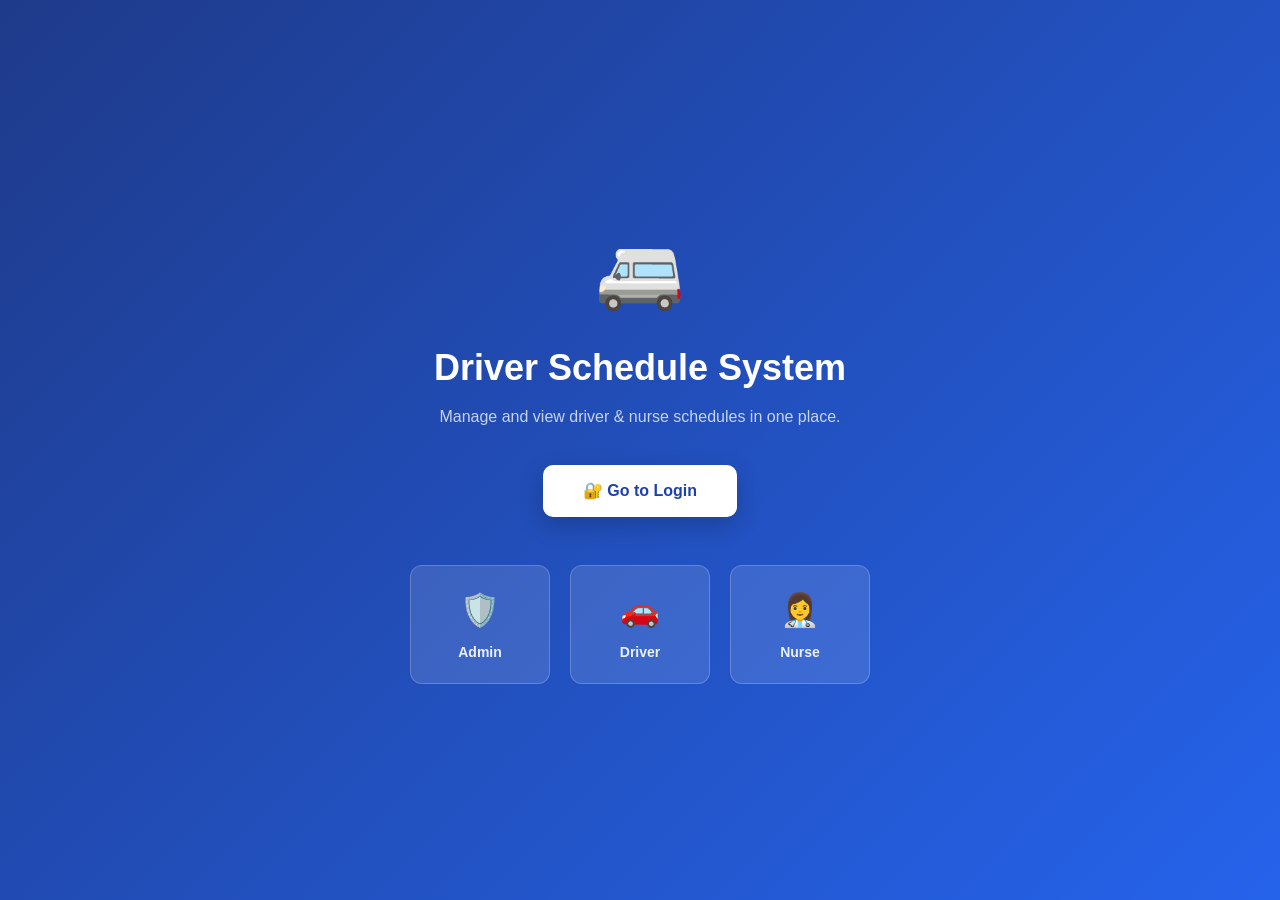
==== index.html @ 3a89fd6f "Initial build: PHP + HTML/CSS/JS driver schedule system - Role-based login for admin, driver, and nu" ====
<!DOCTYPE html>
<html lang="en">
<head>
  <meta charset="UTF-8" />
  <meta name="viewport" content="width=device-width, initial-scale=1.0" />
  <title>Driver Schedule System</title>
  <link rel="stylesheet" href="css/style.css" />
  <style>
    .hero {
      min-height: 100vh;
      display: flex;
      flex-direction: column;
      align-items: center;
      justify-content: center;
      background: linear-gradient(135deg, #1e3a8a 0%, #2563eb 100%);
      text-align: center;
      padding: 24px;
    }
    .hero-icon { font-size: 72px; margin-bottom: 16px; }
    .hero h1 {
      font-size: 36px;
      font-weight: 800;
      color: #fff;
      margin-bottom: 10px;
    }
    .hero p {
      font-size: 16px;
      color: rgba(255,255,255,.75);
      margin-bottom: 36px;
      max-width: 420px;
    }
    .hero-btn {
      display: inline-block;
      background: #fff;
      color: #1e40af;
      font-size: 16px;
      font-weight: 700;
      padding: 14px 40px;
      border-radius: 10px;
      text-decoration: none;
      box-shadow: 0 8px 24px rgba(0,0,0,.2);
      transition: transform .15s, box-shadow .15s;
    }
    .hero-btn:hover {
      transform: translateY(-2px);
      box-shadow: 0 12px 32px rgba(0,0,0,.25);
    }
    .roles {
      display: flex;
      gap: 20px;
      margin-top: 48px;
      flex-wrap: wrap;
      justify-content: center;
    }
    .role-card {
      background: rgba(255,255,255,.12);
      border: 1px solid rgba(255,255,255,.2);
      border-radius: 12px;
      padding: 20px 28px;
      color: #fff;
      min-width: 140px;
    }
    .role-card .rc-icon { font-size: 32px; margin-bottom: 8px; }
    .role-card .rc-label { font-size: 14px; font-weight: 600; opacity: .9; }
  </style>
</head>
<body>
  <div class="hero">
    <div class="hero-icon">🚐</div>
    <h1>Driver Schedule System</h1>
    <p>Manage and view driver &amp; nurse schedules in one place.</p>

    <a href="login.html" class="hero-btn">🔐 Go to Login</a>

    <div class="roles">
      <div class="role-card">
        <div class="rc-icon">🛡️</div>
        <div class="rc-label">Admin</div>
      </div>
      <div class="role-card">
        <div class="rc-icon">🚗</div>
        <div class="rc-label">Driver</div>
      </div>
      <div class="role-card">
        <div class="rc-icon">👩‍⚕️</div>
        <div class="rc-label">Nurse</div>
      </div>
    </div>
  </div>
</body>
</html>
---- css/style.css ----
/* ── Reset ── */
*, *::before, *::after { box-sizing: border-box; margin: 0; padding: 0; }

body {
  font-family: -apple-system, BlinkMacSystemFont, 'Segoe UI', Roboto, Arial, sans-serif;
  background: #f0f4f8;
  color: #1e293b;
  font-size: 14px;
  line-height: 1.5;
}

/* ── Nav ── */
.app-nav {
  background: #1e40af;
  color: #fff;
  display: flex;
  align-items: center;
  justify-content: space-between;
  padding: 0 24px;
  height: 56px;
  box-shadow: 0 2px 8px rgba(0,0,0,.25);
  position: sticky;
  top: 0;
  z-index: 50;
}
.app-nav .brand { font-size: 18px; font-weight: 700; display: flex; align-items: center; gap: 8px; }
.app-nav .nav-right { display: flex; align-items: center; gap: 12px; }
.app-nav .user-name { font-size: 13px; opacity: .85; }
.role-badge {
  background: rgba(255,255,255,.18);
  padding: 3px 10px;
  border-radius: 99px;
  font-size: 12px;
  font-weight: 600;
  text-transform: capitalize;
}

/* ── Layout ── */
.main-content { max-width: 1180px; margin: 28px auto; padding: 0 20px; }

/* ── Stats row ── */
.stats-row { display: grid; grid-template-columns: repeat(auto-fill, minmax(150px,1fr)); gap: 14px; margin-bottom: 24px; }
.stat-card { background: #fff; border-radius: 12px; padding: 18px 20px; box-shadow: 0 1px 4px rgba(0,0,0,.07); text-align: center; }
.stat-num   { font-size: 30px; font-weight: 800; color: #1e40af; }
.stat-label { font-size: 11px; font-weight: 600; text-transform: uppercase; letter-spacing: .5px; color: #64748b; margin-top: 2px; }

/* ── Tabs ── */
.tabs { display: flex; gap: 4px; border-bottom: 2px solid #e2e8f0; margin-bottom: 20px; }
.tab-btn {
  background: none; border: none; cursor: pointer;
  padding: 10px 20px; font-size: 14px; font-weight: 500; color: #64748b;
  border-bottom: 2px solid transparent; margin-bottom: -2px;
  transition: color .15s, border-color .15s;
}
.tab-btn:hover { color: #1e40af; }
.tab-btn.active { color: #1e40af; border-bottom-color: #1e40af; }

/* ── Card ── */
.card { background: #fff; border-radius: 12px; box-shadow: 0 1px 4px rgba(0,0,0,.07); padding: 24px; margin-bottom: 20px; }
.card-header { display: flex; align-items: center; justify-content: space-between; margin-bottom: 18px; }
.card-header h2 { font-size: 17px; font-weight: 700; }

/* ── Table ── */
.table-wrap { overflow-x: auto; }
table { width: 100%; border-collapse: collapse; }
th { text-align: left; padding: 10px 12px; font-size: 11px; font-weight: 700; text-transform: uppercase; letter-spacing: .5px; color: #64748b; border-bottom: 2px solid #e2e8f0; white-space: nowrap; }
td { padding: 12px; border-bottom: 1px solid #f1f5f9; font-size: 13px; vertical-align: middle; }
tr:last-child td { border-bottom: none; }
tr:hover td { background: #f8fafc; }
.td-sub { font-size: 11px; color: #94a3b8; margin-top: 2px; }

/* ── Badges ── */
.badge { display: inline-block; padding: 2px 10px; border-radius: 99px; font-size: 12px; font-weight: 600; }
.badge-driver { background: #dbeafe; color: #1d4ed8; }
.badge-nurse  { background: #fce7f3; color: #be185d; }
.badge-admin  { background: #fef3c7; color: #92400e; }
.badge-unassigned { background: #f1f5f9; color: #94a3b8; }

/* ── Buttons ── */
.btn {
  display: inline-flex; align-items: center; gap: 6px;
  padding: 8px 16px; border-radius: 8px; border: none;
  cursor: pointer; font-size: 13px; font-weight: 600;
  transition: opacity .15s, transform .1s; text-decoration: none;
}
.btn:hover { opacity: .86; }
.btn:active { transform: scale(.97); }
.btn-primary { background: #1e40af; color: #fff; }
.btn-danger  { background: #dc2626; color: #fff; }
.btn-ghost   { background: #f1f5f9; color: #475569; }
.btn-sm { padding: 5px 10px; font-size: 12px; }
.btn-actions { display: flex; gap: 6px; }

/* ── Login ── */
.login-page {
  min-height: 100vh;
  display: flex; align-items: center; justify-content: center;
  background: linear-gradient(135deg, #1e3a8a 0%, #2563eb 100%);
}
.login-card { background: #fff; border-radius: 16px; box-shadow: 0 20px 60px rgba(0,0,0,.22); padding: 40px; width: 100%; max-width: 400px; }
.login-logo { text-align: center; margin-bottom: 28px; }
.login-logo .icon { font-size: 52px; }
.login-logo h1 { font-size: 22px; font-weight: 800; color: #1e293b; margin-top: 8px; }
.login-logo p { color: #64748b; font-size: 13px; margin-top: 4px; }
.login-hint { background: #eff6ff; border: 1px solid #bfdbfe; border-radius: 8px; padding: 10px 14px; margin-bottom: 20px; font-size: 12px; color: #1d4ed8; line-height: 1.6; }

/* ── Forms ── */
.form-group { margin-bottom: 16px; }
.form-group label { display: block; font-size: 13px; font-weight: 600; color: #374151; margin-bottom: 5px; }
.form-group input,
.form-group select,
.form-group textarea {
  width: 100%; padding: 10px 12px; border: 1.5px solid #e2e8f0;
  border-radius: 8px; font-size: 14px; color: #1e293b;
  background: #fff; transition: border-color .15s, box-shadow .15s; outline: none;
  font-family: inherit;
}
.form-group input:focus,
.form-group select:focus,
.form-group textarea:focus { border-color: #3b82f6; box-shadow: 0 0 0 3px rgba(59,130,246,.12); }
.form-group textarea { resize: vertical; min-height: 70px; }
.form-row { display: grid; grid-template-columns: 1fr 1fr; gap: 12px; }

/* ── Alert ── */
.alert-error { background: #fef2f2; border: 1px solid #fecaca; color: #dc2626; border-radius: 8px; padding: 10px 14px; margin-bottom: 14px; font-size: 13px; }

/* ── Modal ── */
.modal-overlay {
  position: fixed; inset: 0;
  background: rgba(0,0,0,.45);
  display: flex; align-items: center; justify-content: center;
  z-index: 200; padding: 16px;
}
.modal-overlay.hidden { display: none; }
.modal { background: #fff; border-radius: 14px; width: 100%; max-width: 520px; max-height: 90vh; overflow-y: auto; box-shadow: 0 24px 64px rgba(0,0,0,.22); padding: 28px; }
.modal h3 { font-size: 18px; font-weight: 700; margin-bottom: 20px; }
.modal-footer { display: flex; justify-content: flex-end; gap: 10px; margin-top: 22px; padding-top: 16px; border-top: 1px solid #f1f5f9; }

/* ── Empty state ── */
.empty-state { text-align: center; padding: 48px 20px; color: #94a3b8; }
.empty-state .icon { font-size: 44px; margin-bottom: 12px; }
.empty-state p { font-size: 15px; }

/* ── Schedule Cards (driver/nurse view) ── */
.schedule-grid { display: grid; grid-template-columns: repeat(auto-fill, minmax(300px,1fr)); gap: 16px; }
.sched-card {
  background: #fff; border-radius: 12px;
  box-shadow: 0 1px 4px rgba(0,0,0,.08);
  border-left: 4px solid #3b82f6;
  padding: 20px; transition: box-shadow .2s;
}
.sched-card:hover { box-shadow: 0 4px 16px rgba(0,0,0,.12); }
.sched-card.upcoming { border-left-color: #059669; }
.sched-card.past     { border-left-color: #94a3b8; opacity: .72; }
.sched-date  { font-size: 12px; font-weight: 700; color: #3b82f6; text-transform: uppercase; letter-spacing: .5px; }
.sched-card.upcoming .sched-date { color: #059669; }
.sched-time  { font-size: 22px; font-weight: 800; margin: 4px 0 12px; }
.sched-route { display: flex; flex-direction: column; gap: 6px; margin: 0 0 12px; font-size: 13px; color: #475569; }
.sched-route .loc { display: flex; align-items: flex-start; gap: 6px; }
.sched-contact { background: #f8fafc; border-radius: 8px; padding: 12px; }
.contact-label { font-size: 11px; font-weight: 700; color: #94a3b8; text-transform: uppercase; letter-spacing: .5px; margin-bottom: 4px; }
.contact-name  { font-weight: 700; font-size: 14px; }
.contact-phone { color: #2563eb; font-size: 13px; margin-top: 2px; }
.sched-notes   { font-size: 12px; color: #64748b; font-style: italic; margin-top: 10px; }

/* ── Profile strip ── */
.profile-strip { display: flex; align-items: center; gap: 16px; }
.profile-avatar { font-size: 48px; }
.profile-name   { font-size: 22px; font-weight: 800; }
.profile-meta   { color: #64748b; text-transform: capitalize; margin-top: 2px; }
.profile-phone  { color: #2563eb; font-size: 13px; margin-top: 3px; }

/* ── Section header ── */
.section-header { font-size: 15px; font-weight: 700; margin-bottom: 12px; display: flex; align-items: center; gap: 6px; }
.section-header.green { color: #059669; }
.section-header.gray  { color: #94a3b8; }

/* ── Calendar ── */
.cal-nav {
  display: flex; align-items: center; justify-content: space-between;
  margin-bottom: 18px;
}
.cal-month-label { font-size: 18px; font-weight: 700; }

.cal-grid {
  display: grid;
  grid-template-columns: repeat(7, 1fr);
  gap: 4px;
}
.cal-day-name {
  text-align: center; font-size: 11px; font-weight: 700;
  color: #94a3b8; text-transform: uppercase; padding: 6px 0;
}

.cal-day {
  display: flex; flex-direction: column;
  align-items: center; justify-content: center;
  min-height: 52px; border-radius: 10px;
  border: 2px solid transparent;
  cursor: pointer; font-size: 14px; font-weight: 500;
  transition: background .12s;
  gap: 3px;
}
.cal-day:hover { background: #f1f5f9; }
.cal-day.empty { cursor: default; pointer-events: none; }

/* Today ring */
.cal-day.today { border-color: #3b82f6; font-weight: 800; }

/* Has schedule */
.cal-day.has-sched.upcoming { background: #f0fdf4; }
.cal-day.has-sched.upcoming:hover { background: #dcfce7; }
.cal-day.has-sched.past     { background: #f8fafc; opacity: .75; }
.cal-day.has-sched.past:hover { background: #f1f5f9; opacity: 1; }

/* Selected */
.cal-day.selected { background: #dbeafe !important; border-color: #3b82f6; opacity: 1 !important; }

/* Dot indicator */
.cal-dot {
  width: 7px; height: 7px; border-radius: 50%; background: #059669;
  flex-shrink: 0;
}
.cal-dot.past { background: #94a3b8; }

/* Legend */
.cal-legend {
  display: flex; align-items: center; gap: 18px;
  margin-top: 16px; padding-top: 14px;
  border-top: 1px solid #f1f5f9;
  font-size: 12px; color: #64748b;
}
.legend-dot {
  display: inline-block; width: 10px; height: 10px;
  border-radius: 50%; margin-right: 5px; vertical-align: middle;
}
.legend-dot.upcoming { background: #059669; }
.legend-dot.past     { background: #94a3b8; }
.cal-today-key {
  display: inline-flex; align-items: center; gap: 6px;
  font-size: 12px; color: #64748b;
}
.cal-today-key::before {
  content: '';
  display: inline-block; width: 18px; height: 18px;
  border-radius: 6px; border: 2px solid #3b82f6;
  vertical-align: middle;
}

/* Detail area below calendar */
#cal-detail { margin-top: 20px; }

/* ── Responsive ── */
@media (max-width: 600px) {
  .form-row { grid-template-columns: 1fr; }
  .app-nav .user-name { display: none; }
  .main-content { margin: 14px auto; }
  .login-card { padding: 28px 20px; }
}
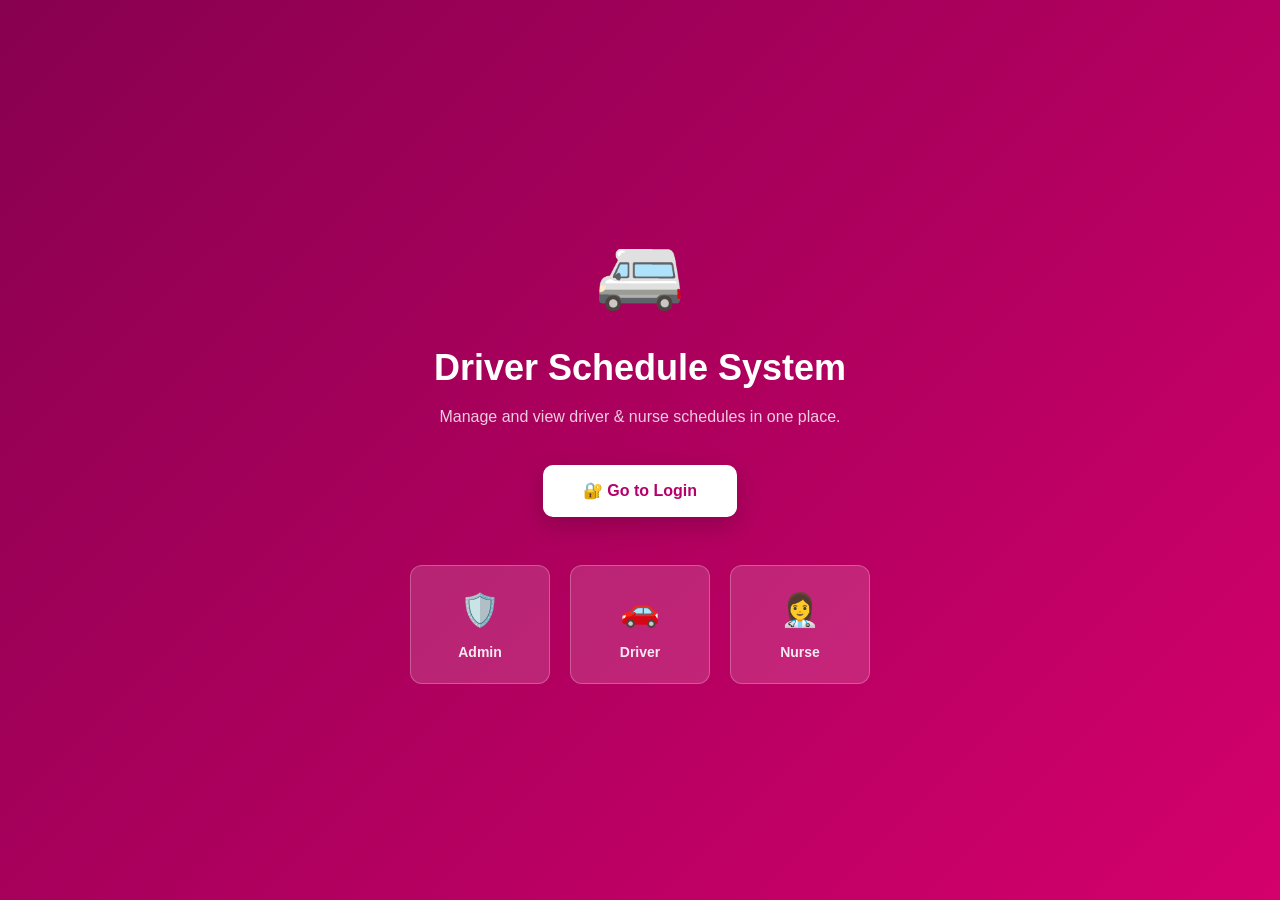
==== commit f9a66a06: "Redesign theme to match Magenta Home Health brand - Replace blue palette with magenta (#b5006c) bran" ====
--- a/index.html
+++ b/index.html
@@ -12,7 +12,7 @@
       flex-direction: column;
       align-items: center;
       justify-content: center;
-      background: linear-gradient(135deg, #1e3a8a 0%, #2563eb 100%);
+      background: linear-gradient(135deg, #880050 0%, #d4006c 100%);
       text-align: center;
       padding: 24px;
     }
@@ -25,14 +25,14 @@
     }
     .hero p {
       font-size: 16px;
-      color: rgba(255,255,255,.75);
+      color: rgba(255,255,255,.8);
       margin-bottom: 36px;
       max-width: 420px;
     }
     .hero-btn {
       display: inline-block;
       background: #fff;
-      color: #1e40af;
+      color: #b5006c;
       font-size: 16px;
       font-weight: 700;
       padding: 14px 40px;
@@ -53,8 +53,8 @@
       justify-content: center;
     }
     .role-card {
-      background: rgba(255,255,255,.12);
-      border: 1px solid rgba(255,255,255,.2);
+      background: rgba(255,255,255,.14);
+      border: 1px solid rgba(255,255,255,.25);
       border-radius: 12px;
       padding: 20px 28px;
       color: #fff;
--- a/css/style.css
+++ b/css/style.css
@@ -1,253 +1,352 @@
-/* ── Reset ── */
+:root {
+  --primary:        #b5006c;
+  --primary-dark:   #880050;
+  --primary-mid:    #d4006c;
+  --primary-light:  #fce4ec;
+  --primary-ring:   rgba(181,0,108,.12);
+
+  --success:        #059669;
+  --success-light:  #f0fdf4;
+  --danger:         #dc2626;
+
+  --bg:             #f7f3f5;
+  --surface:        #ffffff;
+  --border:         #eadde4;
+  --text:           #1a1225;
+  --text-sub:       #64748b;
+  --text-muted:     #94a3b8;
+}
+
 *, *::before, *::after { box-sizing: border-box; margin: 0; padding: 0; }
 
 body {
   font-family: -apple-system, BlinkMacSystemFont, 'Segoe UI', Roboto, Arial, sans-serif;
-  background: #f0f4f8;
-  color: #1e293b;
+  background: var(--bg);
+  color: var(--text);
   font-size: 14px;
   line-height: 1.5;
 }
 
 /* ── Nav ── */
 .app-nav {
-  background: #1e40af;
-  color: #fff;
+  background: var(--surface);
+  border-bottom: 3px solid var(--primary);
   display: flex;
   align-items: center;
   justify-content: space-between;
-  padding: 0 24px;
-  height: 56px;
-  box-shadow: 0 2px 8px rgba(0,0,0,.25);
+  padding: 0 28px;
+  height: 60px;
+  box-shadow: 0 2px 8px rgba(181,0,108,.08);
   position: sticky;
   top: 0;
   z-index: 50;
 }
-.app-nav .brand { font-size: 18px; font-weight: 700; display: flex; align-items: center; gap: 8px; }
+.app-nav .brand {
+  font-size: 17px;
+  font-weight: 800;
+  color: var(--primary);
+  display: flex;
+  align-items: center;
+  gap: 8px;
+  letter-spacing: -.2px;
+}
 .app-nav .nav-right { display: flex; align-items: center; gap: 12px; }
-.app-nav .user-name { font-size: 13px; opacity: .85; }
+.app-nav .user-name { font-size: 13px; color: var(--text-sub); font-weight: 500; }
 .role-badge {
-  background: rgba(255,255,255,.18);
+  background: var(--primary-light);
+  color: var(--primary);
   padding: 3px 10px;
   border-radius: 99px;
   font-size: 12px;
-  font-weight: 600;
+  font-weight: 700;
   text-transform: capitalize;
 }
 
 /* ── Layout ── */
 .main-content { max-width: 1180px; margin: 28px auto; padding: 0 20px; }
 
-/* ── Stats row ── */
-.stats-row { display: grid; grid-template-columns: repeat(auto-fill, minmax(150px,1fr)); gap: 14px; margin-bottom: 24px; }
-.stat-card { background: #fff; border-radius: 12px; padding: 18px 20px; box-shadow: 0 1px 4px rgba(0,0,0,.07); text-align: center; }
-.stat-num   { font-size: 30px; font-weight: 800; color: #1e40af; }
-.stat-label { font-size: 11px; font-weight: 600; text-transform: uppercase; letter-spacing: .5px; color: #64748b; margin-top: 2px; }
+/* ── Stats ── */
+.stats-row {
+  display: grid;
+  grid-template-columns: repeat(auto-fill, minmax(150px, 1fr));
+  gap: 14px;
+  margin-bottom: 24px;
+}
+.stat-card {
+  background: var(--surface);
+  border-radius: 14px;
+  padding: 20px;
+  box-shadow: 0 1px 6px rgba(181,0,108,.07);
+  text-align: center;
+  border-top: 3px solid var(--primary-light);
+  transition: box-shadow .2s;
+}
+.stat-card:hover { box-shadow: 0 4px 16px rgba(181,0,108,.12); }
+.stat-num   { font-size: 32px; font-weight: 800; color: var(--primary); }
+.stat-label { font-size: 11px; font-weight: 700; text-transform: uppercase; letter-spacing: .5px; color: var(--text-muted); margin-top: 4px; }
 
 /* ── Tabs ── */
-.tabs { display: flex; gap: 4px; border-bottom: 2px solid #e2e8f0; margin-bottom: 20px; }
+.tabs {
+  display: flex;
+  gap: 2px;
+  border-bottom: 2px solid var(--border);
+  margin-bottom: 20px;
+  flex-wrap: wrap;
+}
 .tab-btn {
   background: none; border: none; cursor: pointer;
-  padding: 10px 20px; font-size: 14px; font-weight: 500; color: #64748b;
+  padding: 10px 18px; font-size: 13px; font-weight: 600;
+  color: var(--text-sub);
   border-bottom: 2px solid transparent; margin-bottom: -2px;
   transition: color .15s, border-color .15s;
-}
-.tab-btn:hover { color: #1e40af; }
-.tab-btn.active { color: #1e40af; border-bottom-color: #1e40af; }
+  white-space: nowrap;
+}
+.tab-btn:hover { color: var(--primary); }
+.tab-btn.active { color: var(--primary); border-bottom-color: var(--primary); }
 
 /* ── Card ── */
-.card { background: #fff; border-radius: 12px; box-shadow: 0 1px 4px rgba(0,0,0,.07); padding: 24px; margin-bottom: 20px; }
+.card {
+  background: var(--surface);
+  border-radius: 14px;
+  box-shadow: 0 1px 6px rgba(181,0,108,.06);
+  padding: 24px;
+  margin-bottom: 20px;
+}
 .card-header { display: flex; align-items: center; justify-content: space-between; margin-bottom: 18px; }
-.card-header h2 { font-size: 17px; font-weight: 700; }
+.card-header h2 { font-size: 17px; font-weight: 700; color: var(--text); }
 
 /* ── Table ── */
 .table-wrap { overflow-x: auto; }
 table { width: 100%; border-collapse: collapse; }
-th { text-align: left; padding: 10px 12px; font-size: 11px; font-weight: 700; text-transform: uppercase; letter-spacing: .5px; color: #64748b; border-bottom: 2px solid #e2e8f0; white-space: nowrap; }
-td { padding: 12px; border-bottom: 1px solid #f1f5f9; font-size: 13px; vertical-align: middle; }
+th {
+  text-align: left; padding: 10px 12px;
+  font-size: 11px; font-weight: 700; text-transform: uppercase;
+  letter-spacing: .5px; color: var(--text-muted);
+  border-bottom: 2px solid var(--border); white-space: nowrap;
+  background: var(--bg);
+}
+td { padding: 12px; border-bottom: 1px solid var(--bg); font-size: 13px; vertical-align: middle; }
 tr:last-child td { border-bottom: none; }
-tr:hover td { background: #f8fafc; }
-.td-sub { font-size: 11px; color: #94a3b8; margin-top: 2px; }
+tr:hover td { background: #fdf5f9; }
+.td-sub { font-size: 11px; color: var(--text-muted); margin-top: 2px; }
 
 /* ── Badges ── */
-.badge { display: inline-block; padding: 2px 10px; border-radius: 99px; font-size: 12px; font-weight: 600; }
-.badge-driver { background: #dbeafe; color: #1d4ed8; }
-.badge-nurse  { background: #fce7f3; color: #be185d; }
-.badge-admin  { background: #fef3c7; color: #92400e; }
-.badge-unassigned { background: #f1f5f9; color: #94a3b8; }
+.badge { display: inline-block; padding: 3px 10px; border-radius: 99px; font-size: 12px; font-weight: 600; }
+.badge-driver     { background: #e0f2fe; color: #0369a1; }
+.badge-nurse      { background: var(--primary-light); color: var(--primary); }
+.badge-admin      { background: #fef3c7; color: #92400e; }
+.badge-unassigned { background: var(--bg); color: var(--text-muted); }
 
 /* ── Buttons ── */
 .btn {
   display: inline-flex; align-items: center; gap: 6px;
-  padding: 8px 16px; border-radius: 8px; border: none;
+  padding: 8px 18px; border-radius: 8px; border: none;
   cursor: pointer; font-size: 13px; font-weight: 600;
   transition: opacity .15s, transform .1s; text-decoration: none;
 }
 .btn:hover { opacity: .86; }
 .btn:active { transform: scale(.97); }
-.btn-primary { background: #1e40af; color: #fff; }
-.btn-danger  { background: #dc2626; color: #fff; }
-.btn-ghost   { background: #f1f5f9; color: #475569; }
-.btn-sm { padding: 5px 10px; font-size: 12px; }
+.btn-primary { background: var(--primary); color: #fff; }
+.btn-danger  { background: var(--danger); color: #fff; }
+.btn-ghost   { background: var(--surface); color: var(--text-sub); border: 1.5px solid var(--border); }
+.btn-sm { padding: 5px 12px; font-size: 12px; }
+.btn-wa { background: #25d366; color: #fff; }
 .btn-actions { display: flex; gap: 6px; }
 
 /* ── Login ── */
 .login-page {
   min-height: 100vh;
   display: flex; align-items: center; justify-content: center;
-  background: linear-gradient(135deg, #1e3a8a 0%, #2563eb 100%);
-}
-.login-card { background: #fff; border-radius: 16px; box-shadow: 0 20px 60px rgba(0,0,0,.22); padding: 40px; width: 100%; max-width: 400px; }
+  background: linear-gradient(135deg, var(--primary-dark) 0%, var(--primary-mid) 100%);
+}
+.login-card {
+  background: var(--surface); border-radius: 18px;
+  box-shadow: 0 24px 64px rgba(0,0,0,.22);
+  padding: 44px; width: 100%; max-width: 400px;
+}
 .login-logo { text-align: center; margin-bottom: 28px; }
 .login-logo .icon { font-size: 52px; }
-.login-logo h1 { font-size: 22px; font-weight: 800; color: #1e293b; margin-top: 8px; }
-.login-logo p { color: #64748b; font-size: 13px; margin-top: 4px; }
-.login-hint { background: #eff6ff; border: 1px solid #bfdbfe; border-radius: 8px; padding: 10px 14px; margin-bottom: 20px; font-size: 12px; color: #1d4ed8; line-height: 1.6; }
+.login-logo h1 { font-size: 22px; font-weight: 800; color: var(--primary); margin-top: 8px; }
+.login-logo p { color: var(--text-sub); font-size: 13px; margin-top: 4px; }
+.login-hint {
+  background: var(--primary-light);
+  border: 1px solid #f48fb1;
+  border-radius: 8px; padding: 10px 14px;
+  margin-bottom: 20px; font-size: 12px;
+  color: var(--primary); line-height: 1.6;
+}
 
 /* ── Forms ── */
 .form-group { margin-bottom: 16px; }
-.form-group label { display: block; font-size: 13px; font-weight: 600; color: #374151; margin-bottom: 5px; }
+.form-group label { display: block; font-size: 13px; font-weight: 600; color: var(--text); margin-bottom: 5px; }
 .form-group input,
 .form-group select,
 .form-group textarea {
-  width: 100%; padding: 10px 12px; border: 1.5px solid #e2e8f0;
-  border-radius: 8px; font-size: 14px; color: #1e293b;
-  background: #fff; transition: border-color .15s, box-shadow .15s; outline: none;
-  font-family: inherit;
+  width: 100%; padding: 10px 12px;
+  border: 1.5px solid var(--border);
+  border-radius: 8px; font-size: 14px;
+  color: var(--text); background: var(--surface);
+  transition: border-color .15s, box-shadow .15s;
+  outline: none; font-family: inherit;
 }
 .form-group input:focus,
 .form-group select:focus,
-.form-group textarea:focus { border-color: #3b82f6; box-shadow: 0 0 0 3px rgba(59,130,246,.12); }
+.form-group textarea:focus {
+  border-color: var(--primary);
+  box-shadow: 0 0 0 3px var(--primary-ring);
+}
 .form-group textarea { resize: vertical; min-height: 70px; }
 .form-row { display: grid; grid-template-columns: 1fr 1fr; gap: 12px; }
 
 /* ── Alert ── */
-.alert-error { background: #fef2f2; border: 1px solid #fecaca; color: #dc2626; border-radius: 8px; padding: 10px 14px; margin-bottom: 14px; font-size: 13px; }
+.alert-error {
+  background: #fef2f2; border: 1px solid #fecaca;
+  color: var(--danger); border-radius: 8px;
+  padding: 10px 14px; margin-bottom: 14px; font-size: 13px;
+}
 
 /* ── Modal ── */
 .modal-overlay {
   position: fixed; inset: 0;
-  background: rgba(0,0,0,.45);
+  background: rgba(26,18,37,.5);
   display: flex; align-items: center; justify-content: center;
   z-index: 200; padding: 16px;
 }
 .modal-overlay.hidden { display: none; }
-.modal { background: #fff; border-radius: 14px; width: 100%; max-width: 520px; max-height: 90vh; overflow-y: auto; box-shadow: 0 24px 64px rgba(0,0,0,.22); padding: 28px; }
-.modal h3 { font-size: 18px; font-weight: 700; margin-bottom: 20px; }
-.modal-footer { display: flex; justify-content: flex-end; gap: 10px; margin-top: 22px; padding-top: 16px; border-top: 1px solid #f1f5f9; }
+.modal {
+  background: var(--surface); border-radius: 16px;
+  width: 100%; max-width: 520px; max-height: 90vh; overflow-y: auto;
+  box-shadow: 0 24px 64px rgba(181,0,108,.18); padding: 28px;
+}
+.modal h3 { font-size: 18px; font-weight: 800; margin-bottom: 20px; color: var(--primary); }
+.modal-footer {
+  display: flex; justify-content: flex-end; gap: 10px;
+  margin-top: 22px; padding-top: 16px; border-top: 1px solid var(--border);
+}
 
 /* ── Empty state ── */
-.empty-state { text-align: center; padding: 48px 20px; color: #94a3b8; }
+.empty-state { text-align: center; padding: 48px 20px; color: var(--text-muted); }
 .empty-state .icon { font-size: 44px; margin-bottom: 12px; }
 .empty-state p { font-size: 15px; }
 
-/* ── Schedule Cards (driver/nurse view) ── */
+/* ── Schedule cards (dashboard) ── */
 .schedule-grid { display: grid; grid-template-columns: repeat(auto-fill, minmax(300px,1fr)); gap: 16px; }
 .sched-card {
-  background: #fff; border-radius: 12px;
-  box-shadow: 0 1px 4px rgba(0,0,0,.08);
-  border-left: 4px solid #3b82f6;
+  background: var(--surface); border-radius: 14px;
+  box-shadow: 0 1px 6px rgba(181,0,108,.08);
+  border-left: 4px solid var(--primary);
   padding: 20px; transition: box-shadow .2s;
 }
-.sched-card:hover { box-shadow: 0 4px 16px rgba(0,0,0,.12); }
-.sched-card.upcoming { border-left-color: #059669; }
-.sched-card.past     { border-left-color: #94a3b8; opacity: .72; }
-.sched-date  { font-size: 12px; font-weight: 700; color: #3b82f6; text-transform: uppercase; letter-spacing: .5px; }
-.sched-card.upcoming .sched-date { color: #059669; }
-.sched-time  { font-size: 22px; font-weight: 800; margin: 4px 0 12px; }
-.sched-route { display: flex; flex-direction: column; gap: 6px; margin: 0 0 12px; font-size: 13px; color: #475569; }
+.sched-card:hover { box-shadow: 0 4px 16px rgba(181,0,108,.14); }
+.sched-card.upcoming { border-left-color: var(--success); }
+.sched-card.past     { border-left-color: var(--text-muted); opacity: .72; }
+.sched-date  { font-size: 12px; font-weight: 700; color: var(--primary); text-transform: uppercase; letter-spacing: .5px; }
+.sched-card.upcoming .sched-date { color: var(--success); }
+.sched-time  { font-size: 22px; font-weight: 800; margin: 4px 0 12px; color: var(--text); }
+.sched-route { display: flex; flex-direction: column; gap: 6px; margin: 0 0 12px; font-size: 13px; color: var(--text-sub); }
 .sched-route .loc { display: flex; align-items: flex-start; gap: 6px; }
-.sched-contact { background: #f8fafc; border-radius: 8px; padding: 12px; }
-.contact-label { font-size: 11px; font-weight: 700; color: #94a3b8; text-transform: uppercase; letter-spacing: .5px; margin-bottom: 4px; }
-.contact-name  { font-weight: 700; font-size: 14px; }
-.contact-phone { color: #2563eb; font-size: 13px; margin-top: 2px; }
-.sched-notes   { font-size: 12px; color: #64748b; font-style: italic; margin-top: 10px; }
+.sched-contact { background: var(--bg); border-radius: 8px; padding: 12px; }
+.contact-label { font-size: 11px; font-weight: 700; color: var(--text-muted); text-transform: uppercase; letter-spacing: .5px; margin-bottom: 4px; }
+.contact-name  { font-weight: 700; font-size: 14px; color: var(--text); }
+.contact-phone { color: var(--primary); font-size: 13px; margin-top: 2px; }
+.sched-notes   { font-size: 12px; color: var(--text-sub); font-style: italic; margin-top: 10px; }
 
 /* ── Profile strip ── */
 .profile-strip { display: flex; align-items: center; gap: 16px; }
 .profile-avatar { font-size: 48px; }
-.profile-name   { font-size: 22px; font-weight: 800; }
-.profile-meta   { color: #64748b; text-transform: capitalize; margin-top: 2px; }
-.profile-phone  { color: #2563eb; font-size: 13px; margin-top: 3px; }
+.profile-name   { font-size: 22px; font-weight: 800; color: var(--text); }
+.profile-meta   { color: var(--text-sub); text-transform: capitalize; margin-top: 2px; }
+.profile-phone  { color: var(--primary); font-size: 13px; margin-top: 3px; }
 
 /* ── Section header ── */
 .section-header { font-size: 15px; font-weight: 700; margin-bottom: 12px; display: flex; align-items: center; gap: 6px; }
-.section-header.green { color: #059669; }
-.section-header.gray  { color: #94a3b8; }
+.section-header.green { color: var(--success); }
+.section-header.gray  { color: var(--text-muted); }
+
+/* ── Late row ── */
+.late-row {
+  display: flex; align-items: center; gap: 10px;
+  padding: 8px 10px; border-radius: 8px;
+  background: #fffbeb; border: 1px solid #fde68a; font-size: 13px;
+}
+
+/* ── Nurse rows (schedule form) ── */
+.nurse-row {
+  border: 1.5px solid var(--border);
+  border-radius: 10px; padding: 14px; margin-bottom: 10px;
+  background: var(--bg);
+}
+.nurse-row-header {
+  display: flex; align-items: center; justify-content: space-between;
+  margin-bottom: 12px; font-size: 13px; font-weight: 700; color: var(--primary);
+}
+
+/* ── Trip summary (admin table) ── */
+.trip-summary {
+  display: flex; align-items: center; flex-wrap: wrap;
+  gap: 6px; padding: 4px 0; font-size: 12px;
+}
+.trip-summary + .trip-summary { border-top: 1px solid var(--bg); margin-top: 4px; padding-top: 6px; }
+.trip-time  { color: var(--text-muted); white-space: nowrap; }
+.trip-route { color: var(--text-sub); }
+
+/* ── Trips list (driver dashboard) ── */
+.trips-list { display: flex; flex-direction: column; gap: 8px; }
+.trip-card {
+  background: var(--bg); border-radius: 8px; padding: 10px 12px;
+  border-left: 3px solid var(--primary);
+}
+.trip-nurse-name  { font-weight: 700; font-size: 14px; margin-bottom: 2px; color: var(--text); }
+.trip-nurse-phone { color: var(--primary); font-size: 12px; margin-bottom: 6px; }
+.trip-route {
+  display: flex; flex-wrap: wrap; align-items: center; gap: 6px;
+  font-size: 12px; color: var(--text-sub);
+}
 
 /* ── Calendar ── */
-.cal-nav {
-  display: flex; align-items: center; justify-content: space-between;
-  margin-bottom: 18px;
-}
-.cal-month-label { font-size: 18px; font-weight: 700; }
-
-.cal-grid {
-  display: grid;
-  grid-template-columns: repeat(7, 1fr);
-  gap: 4px;
-}
+.cal-nav { display: flex; align-items: center; justify-content: space-between; margin-bottom: 18px; }
+.cal-month-label { font-size: 18px; font-weight: 700; color: var(--text); }
+.cal-grid { display: grid; grid-template-columns: repeat(7, 1fr); gap: 4px; }
 .cal-day-name {
   text-align: center; font-size: 11px; font-weight: 700;
-  color: #94a3b8; text-transform: uppercase; padding: 6px 0;
-}
-
+  color: var(--text-muted); text-transform: uppercase; padding: 6px 0;
+}
 .cal-day {
   display: flex; flex-direction: column;
   align-items: center; justify-content: center;
   min-height: 52px; border-radius: 10px;
   border: 2px solid transparent;
   cursor: pointer; font-size: 14px; font-weight: 500;
-  transition: background .12s;
-  gap: 3px;
-}
-.cal-day:hover { background: #f1f5f9; }
+  transition: background .12s; gap: 3px;
+}
+.cal-day:hover { background: var(--primary-light); }
 .cal-day.empty { cursor: default; pointer-events: none; }
-
-/* Today ring */
-.cal-day.today { border-color: #3b82f6; font-weight: 800; }
-
-/* Has schedule */
-.cal-day.has-sched.upcoming { background: #f0fdf4; }
+.cal-day.today { border-color: var(--primary); font-weight: 800; color: var(--primary); }
+.cal-day.has-sched.upcoming { background: var(--success-light); }
 .cal-day.has-sched.upcoming:hover { background: #dcfce7; }
-.cal-day.has-sched.past     { background: #f8fafc; opacity: .75; }
-.cal-day.has-sched.past:hover { background: #f1f5f9; opacity: 1; }
-
-/* Selected */
-.cal-day.selected { background: #dbeafe !important; border-color: #3b82f6; opacity: 1 !important; }
-
-/* Dot indicator */
-.cal-dot {
-  width: 7px; height: 7px; border-radius: 50%; background: #059669;
-  flex-shrink: 0;
-}
-.cal-dot.past { background: #94a3b8; }
-
-/* Legend */
+.cal-day.has-sched.past { background: var(--bg); opacity: .75; }
+.cal-day.has-sched.past:hover { background: var(--border); opacity: 1; }
+.cal-day.selected { background: var(--primary-light) !important; border-color: var(--primary); opacity: 1 !important; }
+.cal-dot { width: 7px; height: 7px; border-radius: 50%; background: var(--success); flex-shrink: 0; }
+.cal-dot.past { background: var(--text-muted); }
 .cal-legend {
   display: flex; align-items: center; gap: 18px;
   margin-top: 16px; padding-top: 14px;
-  border-top: 1px solid #f1f5f9;
-  font-size: 12px; color: #64748b;
+  border-top: 1px solid var(--border);
+  font-size: 12px; color: var(--text-sub);
 }
 .legend-dot {
   display: inline-block; width: 10px; height: 10px;
   border-radius: 50%; margin-right: 5px; vertical-align: middle;
 }
-.legend-dot.upcoming { background: #059669; }
-.legend-dot.past     { background: #94a3b8; }
-.cal-today-key {
-  display: inline-flex; align-items: center; gap: 6px;
-  font-size: 12px; color: #64748b;
-}
+.legend-dot.upcoming { background: var(--success); }
+.legend-dot.past     { background: var(--text-muted); }
+.cal-today-key { display: inline-flex; align-items: center; gap: 6px; font-size: 12px; color: var(--text-sub); }
 .cal-today-key::before {
-  content: '';
-  display: inline-block; width: 18px; height: 18px;
-  border-radius: 6px; border: 2px solid #3b82f6;
-  vertical-align: middle;
-}
-
-/* Detail area below calendar */
+  content: ''; display: inline-block;
+  width: 18px; height: 18px; border-radius: 6px;
+  border: 2px solid var(--primary); vertical-align: middle;
+}
 #cal-detail { margin-top: 20px; }
 
 /* ── Responsive ── */
@@ -256,4 +355,6 @@
   .app-nav .user-name { display: none; }
   .main-content { margin: 14px auto; }
   .login-card { padding: 28px 20px; }
-}
+  .tabs { gap: 0; }
+  .tab-btn { padding: 8px 12px; font-size: 12px; }
+}
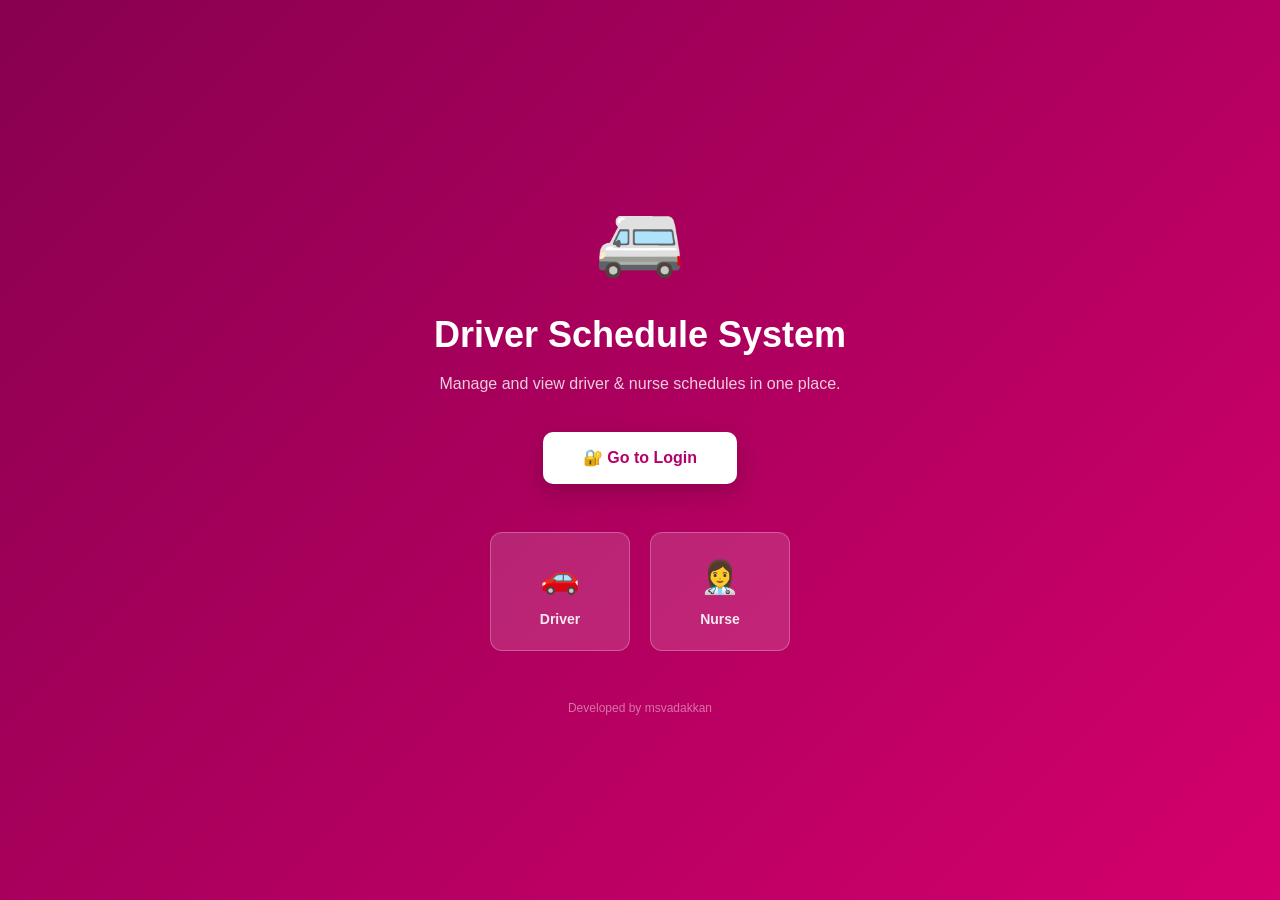
==== commit 99cb851f: "Remove Admin card from home page; add 'Developed by msvadakkan' to all pages Co-Authored-By: Claude " ====
--- a/index.html
+++ b/index.html
@@ -70,13 +70,9 @@
     <h1>Driver Schedule System</h1>
     <p>Manage and view driver &amp; nurse schedules in one place.</p>
 
-    <a href="login.html" class="hero-btn">🔐 Go to Login</a>
+    <a href="login.html" class="hero-btn" id="login-btn">🔐 Go to Login</a>
 
     <div class="roles">
-      <div class="role-card">
-        <div class="rc-icon">🛡️</div>
-        <div class="rc-label">Admin</div>
-      </div>
       <div class="role-card">
         <div class="rc-icon">🚗</div>
         <div class="rc-label">Driver</div>
@@ -86,6 +82,19 @@
         <div class="rc-label">Nurse</div>
       </div>
     </div>
+
+    <div style="margin-top:48px;font-size:12px;color:rgba(255,255,255,.45)">
+      Developed by msvadakkan
+    </div>
   </div>
+  <script>
+    (async () => {
+      try {
+        const r = await fetch('api/setup.php');
+        const d = await r.json();
+        if (d.needed) document.getElementById('login-btn').href = 'setup.html';
+      } catch {}
+    })();
+  </script>
 </body>
 </html>
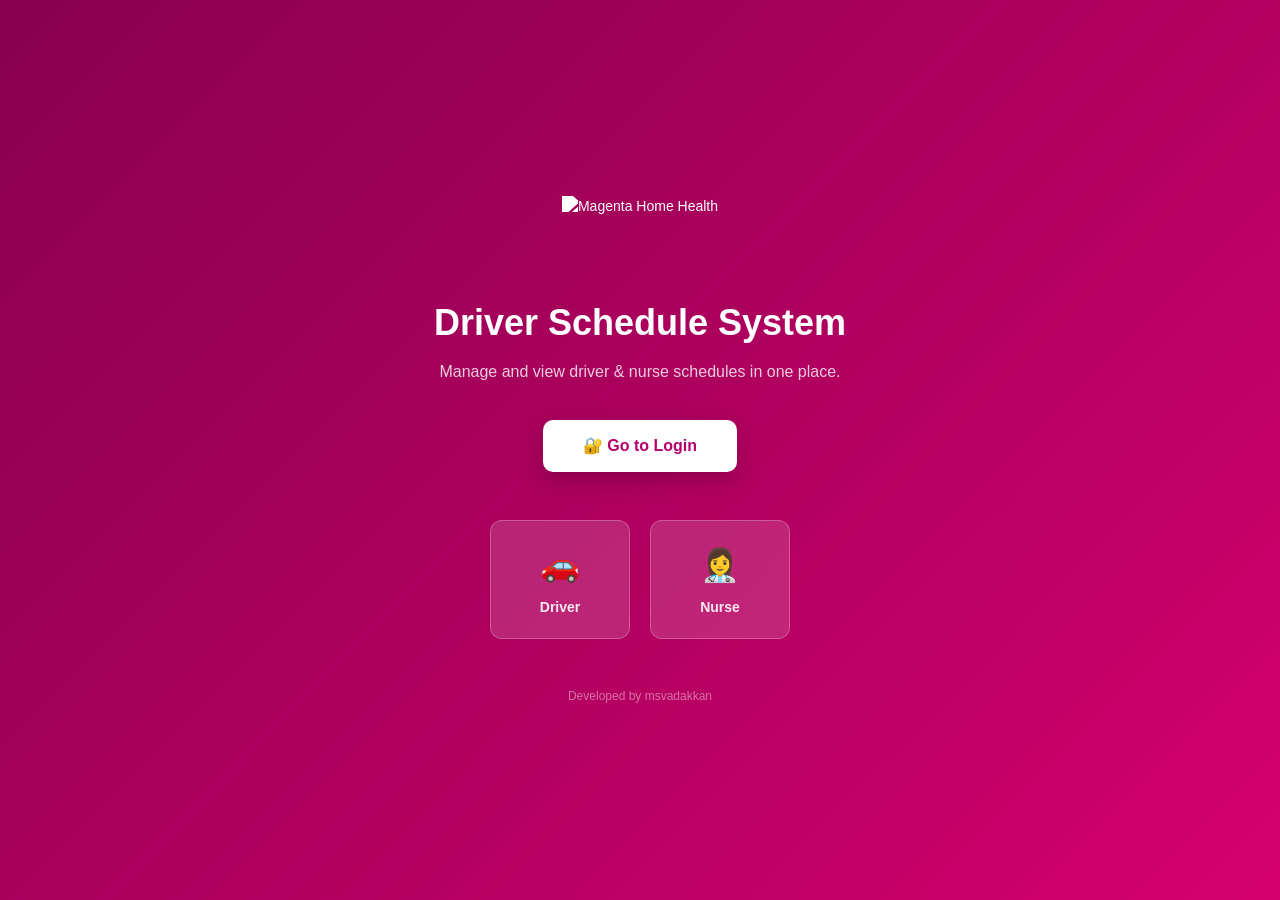
==== commit 1474d4fb: "Add Magenta Home Health logo to all pages - Nav bar: logo + divider + 'Driver Schedules' sub-label (" ====
--- a/index.html
+++ b/index.html
@@ -16,9 +16,14 @@
       text-align: center;
       padding: 24px;
     }
-    .hero-icon { font-size: 72px; margin-bottom: 16px; }
+    @keyframes slideUp {
+      from { opacity: 0; transform: translateY(24px); }
+      to   { opacity: 1; transform: translateY(0); }
+    }
+    .hero-icon { font-size: 72px; margin-bottom: 16px; animation: slideUp .5s ease; }
     .hero h1 {
       font-size: 36px;
+      animation: slideUp .5s ease .1s both;
       font-weight: 800;
       color: #fff;
       margin-bottom: 10px;
@@ -29,7 +34,9 @@
       margin-bottom: 36px;
       max-width: 420px;
     }
+    .hero p { animation: slideUp .5s ease .2s both; }
     .hero-btn {
+      animation: slideUp .5s ease .3s both;
       display: inline-block;
       background: #fff;
       color: #b5006c;
@@ -46,6 +53,7 @@
       box-shadow: 0 12px 32px rgba(0,0,0,.25);
     }
     .roles {
+      animation: slideUp .5s ease .4s both;
       display: flex;
       gap: 20px;
       margin-top: 48px;
@@ -66,7 +74,9 @@
 </head>
 <body>
   <div class="hero">
-    <div class="hero-icon">🚐</div>
+    <img src="https://magenta-homehealth.com/wp-content/uploads/2025/12/Logo-MHH-e1765135439415.png"
+         alt="Magenta Home Health"
+         style="height:80px;width:auto;margin-bottom:20px;filter:brightness(0) invert(1);animation:slideUp .5s ease" />
     <h1>Driver Schedule System</h1>
     <p>Manage and view driver &amp; nurse schedules in one place.</p>
 
--- a/css/style.css
+++ b/css/style.css
@@ -17,6 +17,24 @@
   --text-muted:     #94a3b8;
 }
 
+/* ── Animations ── */
+@keyframes fadeIn {
+  from { opacity: 0; }
+  to   { opacity: 1; }
+}
+@keyframes slideUp {
+  from { opacity: 0; transform: translateY(18px); }
+  to   { opacity: 1; transform: translateY(0); }
+}
+@keyframes slideDown {
+  from { opacity: 0; transform: translateY(-12px); }
+  to   { opacity: 1; transform: translateY(0); }
+}
+@keyframes popIn {
+  0%   { opacity: 0; transform: scale(.92); }
+  100% { opacity: 1; transform: scale(1); }
+}
+
 *, *::before, *::after { box-sizing: border-box; margin: 0; padding: 0; }
 
 body {
@@ -26,6 +44,9 @@
   font-size: 14px;
   line-height: 1.5;
 }
+
+/* ── Page entry ── */
+body { animation: fadeIn .35s ease; }
 
 /* ── Nav ── */
 .app-nav {
@@ -42,14 +63,14 @@
   z-index: 50;
 }
 .app-nav .brand {
-  font-size: 17px;
-  font-weight: 800;
-  color: var(--primary);
   display: flex;
   align-items: center;
-  gap: 8px;
-  letter-spacing: -.2px;
-}
+  gap: 10px;
+  text-decoration: none;
+}
+.nav-logo { height: 38px; width: auto; object-fit: contain; display: block; }
+.brand-divider { width: 1px; height: 22px; background: var(--border); }
+.brand-sub { font-size: 12px; font-weight: 700; color: var(--text-sub); letter-spacing: .2px; }
 .app-nav .nav-right { display: flex; align-items: center; gap: 12px; }
 .app-nav .user-name { font-size: 13px; color: var(--text-sub); font-weight: 500; }
 .role-badge {
@@ -66,6 +87,7 @@
 .main-content { max-width: 1180px; margin: 28px auto; padding: 0 20px; }
 
 /* ── Stats ── */
+.stats-row { animation: slideDown .4s ease; }
 .stats-row {
   display: grid;
   grid-template-columns: repeat(auto-fill, minmax(150px, 1fr));
@@ -105,6 +127,7 @@
 .tab-btn.active { color: var(--primary); border-bottom-color: var(--primary); }
 
 /* ── Card ── */
+.card { animation: slideUp .4s ease; }
 .card {
   background: var(--surface);
   border-radius: 14px;
@@ -163,6 +186,7 @@
   background: var(--surface); border-radius: 18px;
   box-shadow: 0 24px 64px rgba(0,0,0,.22);
   padding: 44px; width: 100%; max-width: 400px;
+  animation: popIn .4s ease;
 }
 .login-logo { text-align: center; margin-bottom: 28px; }
 .login-logo .icon { font-size: 52px; }
@@ -206,6 +230,8 @@
 }
 
 /* ── Modal ── */
+.modal-overlay { animation: fadeIn .2s ease; }
+.modal { animation: popIn .25s ease; }
 .modal-overlay {
   position: fixed; inset: 0;
   background: rgba(26,18,37,.5);
@@ -231,6 +257,7 @@
 
 /* ── Schedule cards (dashboard) ── */
 .schedule-grid { display: grid; grid-template-columns: repeat(auto-fill, minmax(300px,1fr)); gap: 16px; }
+.sched-card { animation: slideUp .38s ease; }
 .sched-card {
   background: var(--surface); border-radius: 14px;
   box-shadow: 0 1px 6px rgba(181,0,108,.08);
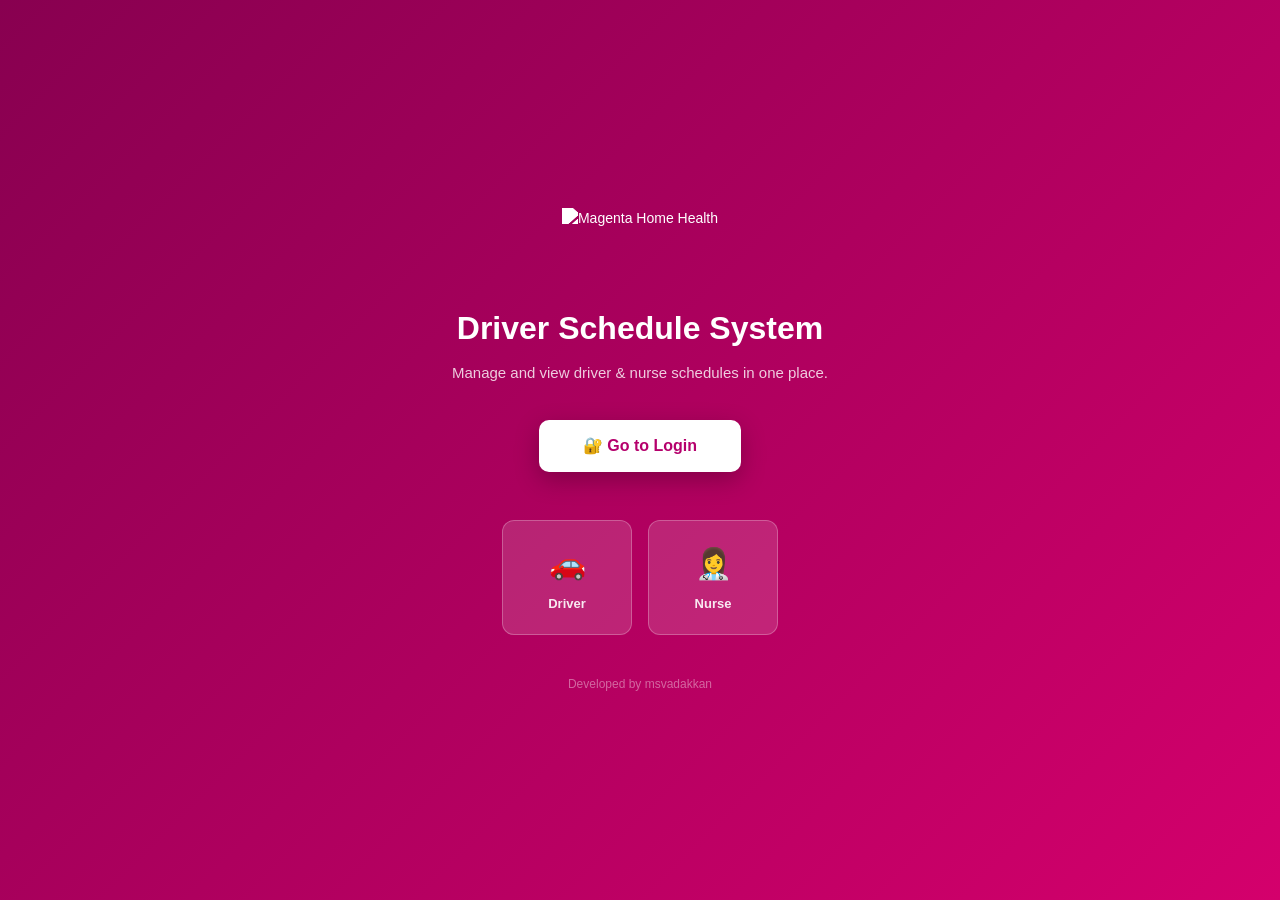
==== commit 14a3949d: "Fix unclickable home page: replace staggered animations with single hero fade - index.html: wrap her" ====
--- a/index.html
+++ b/index.html
@@ -3,9 +3,13 @@
 <head>
   <meta charset="UTF-8" />
   <meta name="viewport" content="width=device-width, initial-scale=1.0" />
-  <title>Driver Schedule System</title>
+  <title>Driver Schedule System — Magenta Home Health</title>
   <link rel="stylesheet" href="css/style.css" />
   <style>
+    @keyframes heroFade {
+      from { opacity: 0; transform: translateY(20px); }
+      to   { opacity: 1; transform: translateY(0); }
+    }
     .hero {
       min-height: 100vh;
       display: flex;
@@ -14,48 +18,51 @@
       justify-content: center;
       background: linear-gradient(135deg, #880050 0%, #d4006c 100%);
       text-align: center;
-      padding: 24px;
+      padding: 32px 24px;
     }
-    @keyframes slideUp {
-      from { opacity: 0; transform: translateY(24px); }
-      to   { opacity: 1; transform: translateY(0); }
+    .hero-inner {
+      animation: heroFade .6s ease forwards;
+      display: flex;
+      flex-direction: column;
+      align-items: center;
     }
-    .hero-icon { font-size: 72px; margin-bottom: 16px; animation: slideUp .5s ease; }
+    .hero-logo {
+      height: 72px;
+      width: auto;
+      margin-bottom: 24px;
+      filter: brightness(0) invert(1);
+    }
     .hero h1 {
-      font-size: 36px;
-      animation: slideUp .5s ease .1s both;
+      font-size: 32px;
       font-weight: 800;
       color: #fff;
       margin-bottom: 10px;
     }
     .hero p {
-      font-size: 16px;
+      font-size: 15px;
       color: rgba(255,255,255,.8);
       margin-bottom: 36px;
-      max-width: 420px;
+      max-width: 400px;
     }
-    .hero p { animation: slideUp .5s ease .2s both; }
     .hero-btn {
-      animation: slideUp .5s ease .3s both;
       display: inline-block;
       background: #fff;
       color: #b5006c;
       font-size: 16px;
       font-weight: 700;
-      padding: 14px 40px;
+      padding: 14px 44px;
       border-radius: 10px;
       text-decoration: none;
-      box-shadow: 0 8px 24px rgba(0,0,0,.2);
+      box-shadow: 0 8px 24px rgba(0,0,0,.25);
       transition: transform .15s, box-shadow .15s;
     }
     .hero-btn:hover {
       transform: translateY(-2px);
-      box-shadow: 0 12px 32px rgba(0,0,0,.25);
+      box-shadow: 0 12px 32px rgba(0,0,0,.3);
     }
     .roles {
-      animation: slideUp .5s ease .4s both;
       display: flex;
-      gap: 20px;
+      gap: 16px;
       margin-top: 48px;
       flex-wrap: wrap;
       justify-content: center;
@@ -66,41 +73,47 @@
       border-radius: 12px;
       padding: 20px 28px;
       color: #fff;
-      min-width: 140px;
+      min-width: 130px;
     }
-    .role-card .rc-icon { font-size: 32px; margin-bottom: 8px; }
-    .role-card .rc-label { font-size: 14px; font-weight: 600; opacity: .9; }
+    .role-card .rc-icon  { font-size: 30px; margin-bottom: 8px; }
+    .role-card .rc-label { font-size: 13px; font-weight: 600; opacity: .9; }
+    .hero-credit {
+      margin-top: 40px;
+      font-size: 12px;
+      color: rgba(255,255,255,.4);
+    }
   </style>
 </head>
 <body>
   <div class="hero">
-    <img src="https://magenta-homehealth.com/wp-content/uploads/2025/12/Logo-MHH-e1765135439415.png"
-         alt="Magenta Home Health"
-         style="height:80px;width:auto;margin-bottom:20px;filter:brightness(0) invert(1);animation:slideUp .5s ease" />
-    <h1>Driver Schedule System</h1>
-    <p>Manage and view driver &amp; nurse schedules in one place.</p>
+    <div class="hero-inner">
+      <img src="https://magenta-homehealth.com/wp-content/uploads/2025/12/Logo-MHH-e1765135439415.png"
+           alt="Magenta Home Health" class="hero-logo" />
+      <h1>Driver Schedule System</h1>
+      <p>Manage and view driver &amp; nurse schedules in one place.</p>
 
-    <a href="login.html" class="hero-btn" id="login-btn">🔐 Go to Login</a>
+      <a href="login.html" class="hero-btn" id="login-btn">🔐 Go to Login</a>
 
-    <div class="roles">
-      <div class="role-card">
-        <div class="rc-icon">🚗</div>
-        <div class="rc-label">Driver</div>
+      <div class="roles">
+        <div class="role-card">
+          <div class="rc-icon">🚗</div>
+          <div class="rc-label">Driver</div>
+        </div>
+        <div class="role-card">
+          <div class="rc-icon">👩‍⚕️</div>
+          <div class="rc-label">Nurse</div>
+        </div>
       </div>
-      <div class="role-card">
-        <div class="rc-icon">👩‍⚕️</div>
-        <div class="rc-label">Nurse</div>
-      </div>
-    </div>
 
-    <div style="margin-top:48px;font-size:12px;color:rgba(255,255,255,.45)">
-      Developed by msvadakkan
+      <div class="hero-credit">Developed by msvadakkan</div>
     </div>
   </div>
+
   <script>
     (async () => {
       try {
         const r = await fetch('api/setup.php');
+        if (!r.ok) return;
         const d = await r.json();
         if (d.needed) document.getElementById('login-btn').href = 'setup.html';
       } catch {}
--- a/css/style.css
+++ b/css/style.css
@@ -46,7 +46,7 @@
 }
 
 /* ── Page entry ── */
-body { animation: fadeIn .35s ease; }
+body { animation: fadeIn .3s ease forwards; }
 
 /* ── Nav ── */
 .app-nav {
@@ -87,7 +87,7 @@
 .main-content { max-width: 1180px; margin: 28px auto; padding: 0 20px; }
 
 /* ── Stats ── */
-.stats-row { animation: slideDown .4s ease; }
+.stats-row { animation: slideDown .4s ease forwards; }
 .stats-row {
   display: grid;
   grid-template-columns: repeat(auto-fill, minmax(150px, 1fr));
@@ -127,7 +127,7 @@
 .tab-btn.active { color: var(--primary); border-bottom-color: var(--primary); }
 
 /* ── Card ── */
-.card { animation: slideUp .4s ease; }
+.card { animation: slideUp .4s ease forwards; }
 .card {
   background: var(--surface);
   border-radius: 14px;
@@ -257,7 +257,7 @@
 
 /* ── Schedule cards (dashboard) ── */
 .schedule-grid { display: grid; grid-template-columns: repeat(auto-fill, minmax(300px,1fr)); gap: 16px; }
-.sched-card { animation: slideUp .38s ease; }
+.sched-card { animation: slideUp .38s ease forwards; }
 .sched-card {
   background: var(--surface); border-radius: 14px;
   box-shadow: 0 1px 6px rgba(181,0,108,.08);
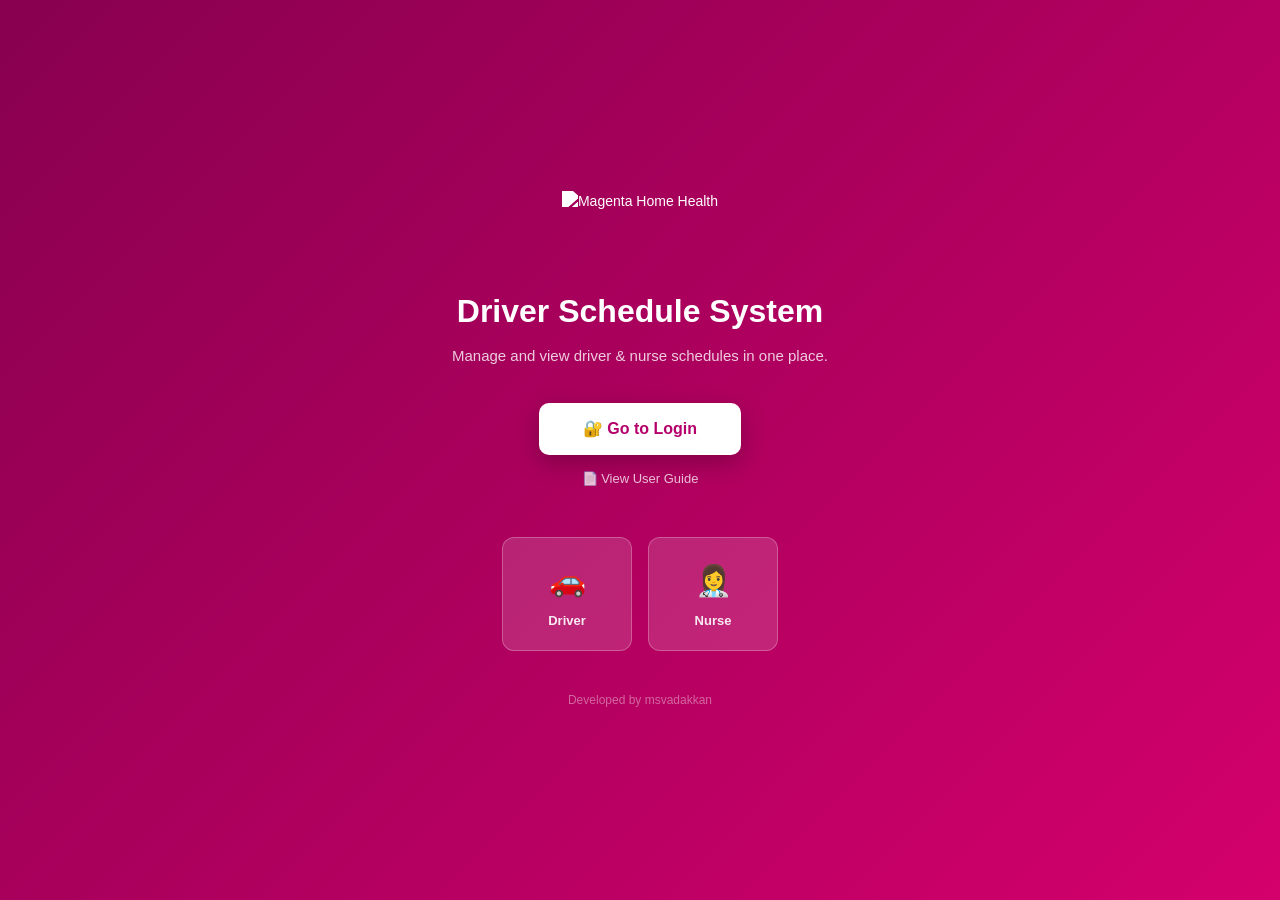
==== commit 657b88f1: "Add user guide link to home page Co-Authored-By: Claude Sonnet 4.6 <noreply@anthropic.com>" ====
--- a/index.html
+++ b/index.html
@@ -93,6 +93,11 @@
       <p>Manage and view driver &amp; nurse schedules in one place.</p>
 
       <a href="login.html" class="hero-btn" id="login-btn">🔐 Go to Login</a>
+      <a href="user-guide.html" target="_blank"
+         style="margin-top:14px;font-size:13px;color:rgba(255,255,255,.75);text-decoration:none;display:inline-flex;align-items:center;gap:6px;transition:color .15s"
+         onmouseover="this.style.color='#fff'" onmouseout="this.style.color='rgba(255,255,255,.75)'">
+        📄 View User Guide
+      </a>
 
       <div class="roles">
         <div class="role-card">
--- a/css/style.css
+++ b/css/style.css
@@ -46,7 +46,6 @@
 }
 
 /* ── Page entry ── */
-body { animation: fadeIn .3s ease forwards; }
 
 /* ── Nav ── */
 .app-nav {
@@ -87,7 +86,6 @@
 .main-content { max-width: 1180px; margin: 28px auto; padding: 0 20px; }
 
 /* ── Stats ── */
-.stats-row { animation: slideDown .4s ease forwards; }
 .stats-row {
   display: grid;
   grid-template-columns: repeat(auto-fill, minmax(150px, 1fr));
@@ -127,7 +125,6 @@
 .tab-btn.active { color: var(--primary); border-bottom-color: var(--primary); }
 
 /* ── Card ── */
-.card { animation: slideUp .4s ease forwards; }
 .card {
   background: var(--surface);
   border-radius: 14px;
@@ -257,7 +254,6 @@
 
 /* ── Schedule cards (dashboard) ── */
 .schedule-grid { display: grid; grid-template-columns: repeat(auto-fill, minmax(300px,1fr)); gap: 16px; }
-.sched-card { animation: slideUp .38s ease forwards; }
 .sched-card {
   background: var(--surface); border-radius: 14px;
   box-shadow: 0 1px 6px rgba(181,0,108,.08);
